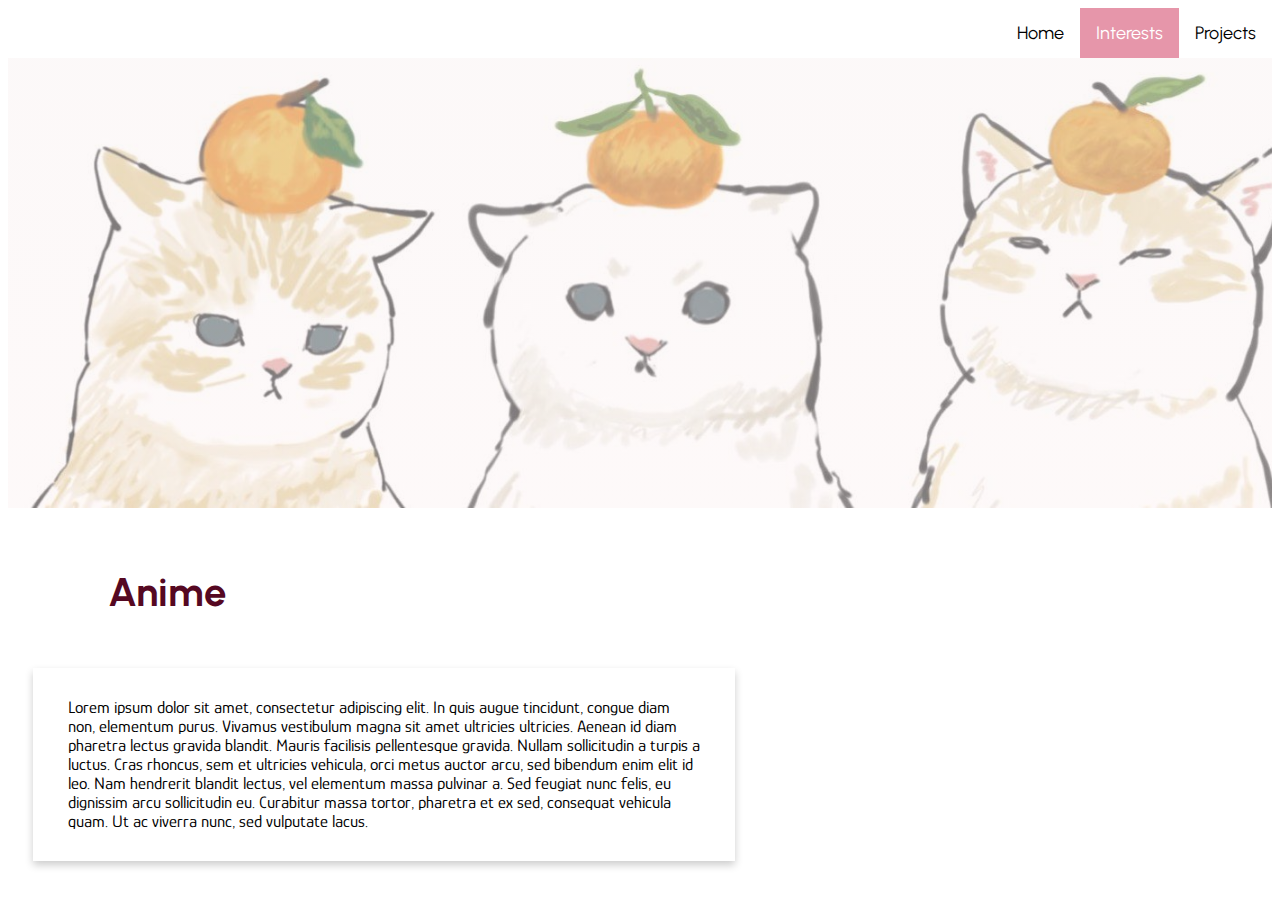
==== html/anime.html @ 20135391 "Added to Games page" ====
<!DOCTYPE html>
<html lang="en">
<head>
  <link rel="stylesheet" type="text/css" href="../css/style.css">
  <meta charset="UTF-8">
  <meta http-equiv="X-UA-Compatible" content="IE=edge">
  <meta name="viewport" content="width=device-width, initial-scale=1.0">
  <title>Interests</title>
</head>
<body>
  <div class="topnav">
    <ul>
      <li><a href="../index.html">Home</a></li>
      <li class="dropdown">
        <a class="active" href="javascript:void(0)" class="dropbtn">Interests</a>
        <div class="dropdown-content">
          <a href="">Anime</a>
          <a href="games.html">Games</a>
        </div>
      </li>
      <li><a href="projects.html">Projects</a></li>
    </ul>
  </div>

  <div class="hero-image">
  </div>

    <h1>Anime</h1>
    <div class="box topmargin leftmargin">
        Lorem ipsum dolor sit amet, consectetur adipiscing elit. In quis augue tincidunt, congue diam non, elementum purus. Vivamus vestibulum magna sit amet ultricies ultricies. Aenean id diam pharetra lectus gravida blandit. Mauris facilisis pellentesque gravida. Nullam sollicitudin a turpis a luctus. Cras rhoncus, sem et ultricies vehicula, orci metus auctor arcu, sed bibendum enim elit id leo. Nam hendrerit blandit lectus, vel elementum massa pulvinar a. Sed feugiat nunc felis, eu dignissim arcu sollicitudin eu. Curabitur massa tortor, pharetra et ex sed, consequat vehicula quam. Ut ac viverra nunc, sed vulputate lacus.
    </div>

</body>
</html>
---- css/style.css ----
@import url('https://fonts.googleapis.com/css2?family=Glory&family=Urbanist:wght@300&display=swap');

@font-face {
  font-family: GenshinImpact;
  src:url(../fonts/genshin_impact.woff);
}

div {
  overflow: hidden;
}

body {
  font-family: 'Glory', sans-serif;
  font-size: 17px;
}

body, html {
  height: 100%;
}

html {
  position: relative;
}

/* The hero image */
.hero-image {
  background-image: linear-gradient(rgba(250, 243, 243, 0.5), rgba(253, 244, 244, 0.5)), url("../images/header.jpg");

  /* Set a specific height */
  height: 50%;

  /* Position and center the image to scale nicely on all screens */
  background-position: center;
  background-repeat: no-repeat;
  background-size: cover;
  position: relative;
}

h1 {
  color: rgb(85, 8, 34);
  margin-left: 100px;
  margin-top: 60px;
  font-family: 'Urbanist', sans-serif;
  font-size: 40px;
  text-align: left;
}

h2 {
  color: rgb(85, 8, 34);
  font-family: 'Urbanist', sans-serif;
  font-size: 30px;
}

.topnav {
  background-color: rgb(255, 255, 255);
  overflow: hidden;
  display: flex;
  justify-content: right;
}

ul {
  list-style-type: none;
  margin: 0;
  padding: 0;
  overflow: hidden;
  background-color: rgb(255, 255, 255);
}

li {
  float: left;
  font-family: 'Urbanist', sans-serif;
  font-size: 18px;
}

li a, .dropbtn {
  display: inline-block;
  color: black;
  text-align: center;
  padding: 14px 16px;
  text-decoration: none;
}

li a:hover, .dropdown:hover .dropbtn {
  color: rgb(175, 102, 102);
}

li a.active {
  background-color: #e696aa;
  color: white;
}

li.dropdown {
  display: inline-block;
}

.dropdown-content {
  display: none;
  position: absolute;
  background-color: #f9f9f9;
  min-width: 160px;
  box-shadow: 0px 8px 16px 0px rgba(0,0,0,0.2);
  z-index: 1;
}

.dropdown-content a {
  color: black;
  padding: 12px 16px;
  text-decoration: none;
  display: block;
  text-align: left;
}

.dropdown-content a:hover {background-color: #f1f1f1;}

.dropdown:hover .dropdown-content {
  display: block;
}

.container {
  overflow: hidden;
}

.filterDiv {
  float: left;
  background-color: #2196F3;
  color: #ffffff;
  width: 100px;
  line-height: 100px;
  text-align: center;
  margin: 2px;
  display: none; /* Hidden by default */
}

/* The "show" class is added to the filtered elements */
.show {
  display: block;
}

/* Style the buttons */
.btn {
  border: none;
  outline: none;
  padding: 12px 16px;
  background-color: #f1f1f1;
  cursor: pointer;
  font-family: 'Urbanist', sans-serif;
  font-size: 16px;
}

/* Add a light grey background on mouse-over */
.btn:hover {
  background-color: #ddd;
}

/* Add a dark background to the active button */
.btn.active {
  background-color: #666;
  color: white;
}

.card {
  box-shadow: 0 4px 8px 0 rgba(0, 0, 0, 0.2);
  width: 18%;
  max-width: 250px;
  text-align: center;
  position: relative;
  padding: 1%;
}

.title {
  color: grey;
  font-size: 1.3vw;
  font-family: 'Urbanist', sans-serif;
}

.name {
  color: rgb(85, 8, 34);
  font-family: 'Urbanist', sans-serif;
  font-weight: bold;
  font-size: 1.8vw;
}

.section {
  display: inline-block;
  width: 100%;
  position: relative;
  margin-bottom: 2%;
}

.box {
  box-shadow: 0 4px 8px 0 rgba(0, 0, 0, 0.2);
  display: inline-block;
  width: 50%;
  text-align: left;
  position: relative;
  padding-left: 35px;
  padding-right: 35px;
  padding-top: 30px;
  padding-bottom: 30px;
  margin-bottom: 2%;
}

.column {
  display: inline-block;
  width: 40%;
  text-align: left;
  position: relative;
  padding-left: 35px;
  padding-right: 35px;
  padding-top: 30px;
  padding-bottom: 30px;
  margin-bottom: 2%;
}

.left {
  float: left;
  margin-left: 2%;
}

.right {
  float: right;
  margin-right: 2%;
}

.center {
  display: block;
  margin-left: auto;
  margin-right: auto;
  width: 50%;
}

.kohane {
  border: 5px solid pink;
}

.toya {
  border: 5px solid rgb(49, 132, 180);
}

.akito {
  border: 5px solid rgb(180, 108, 49);
}

.topmargin {
  margin-top: 2%;
}

.leftmargin {
  margin-left: 2%;
}

.stacktop {
  z-index: 9;
}

hr {
  margin-top: 30px;
  margin-bottom: 30px;
  width: 80%;
}
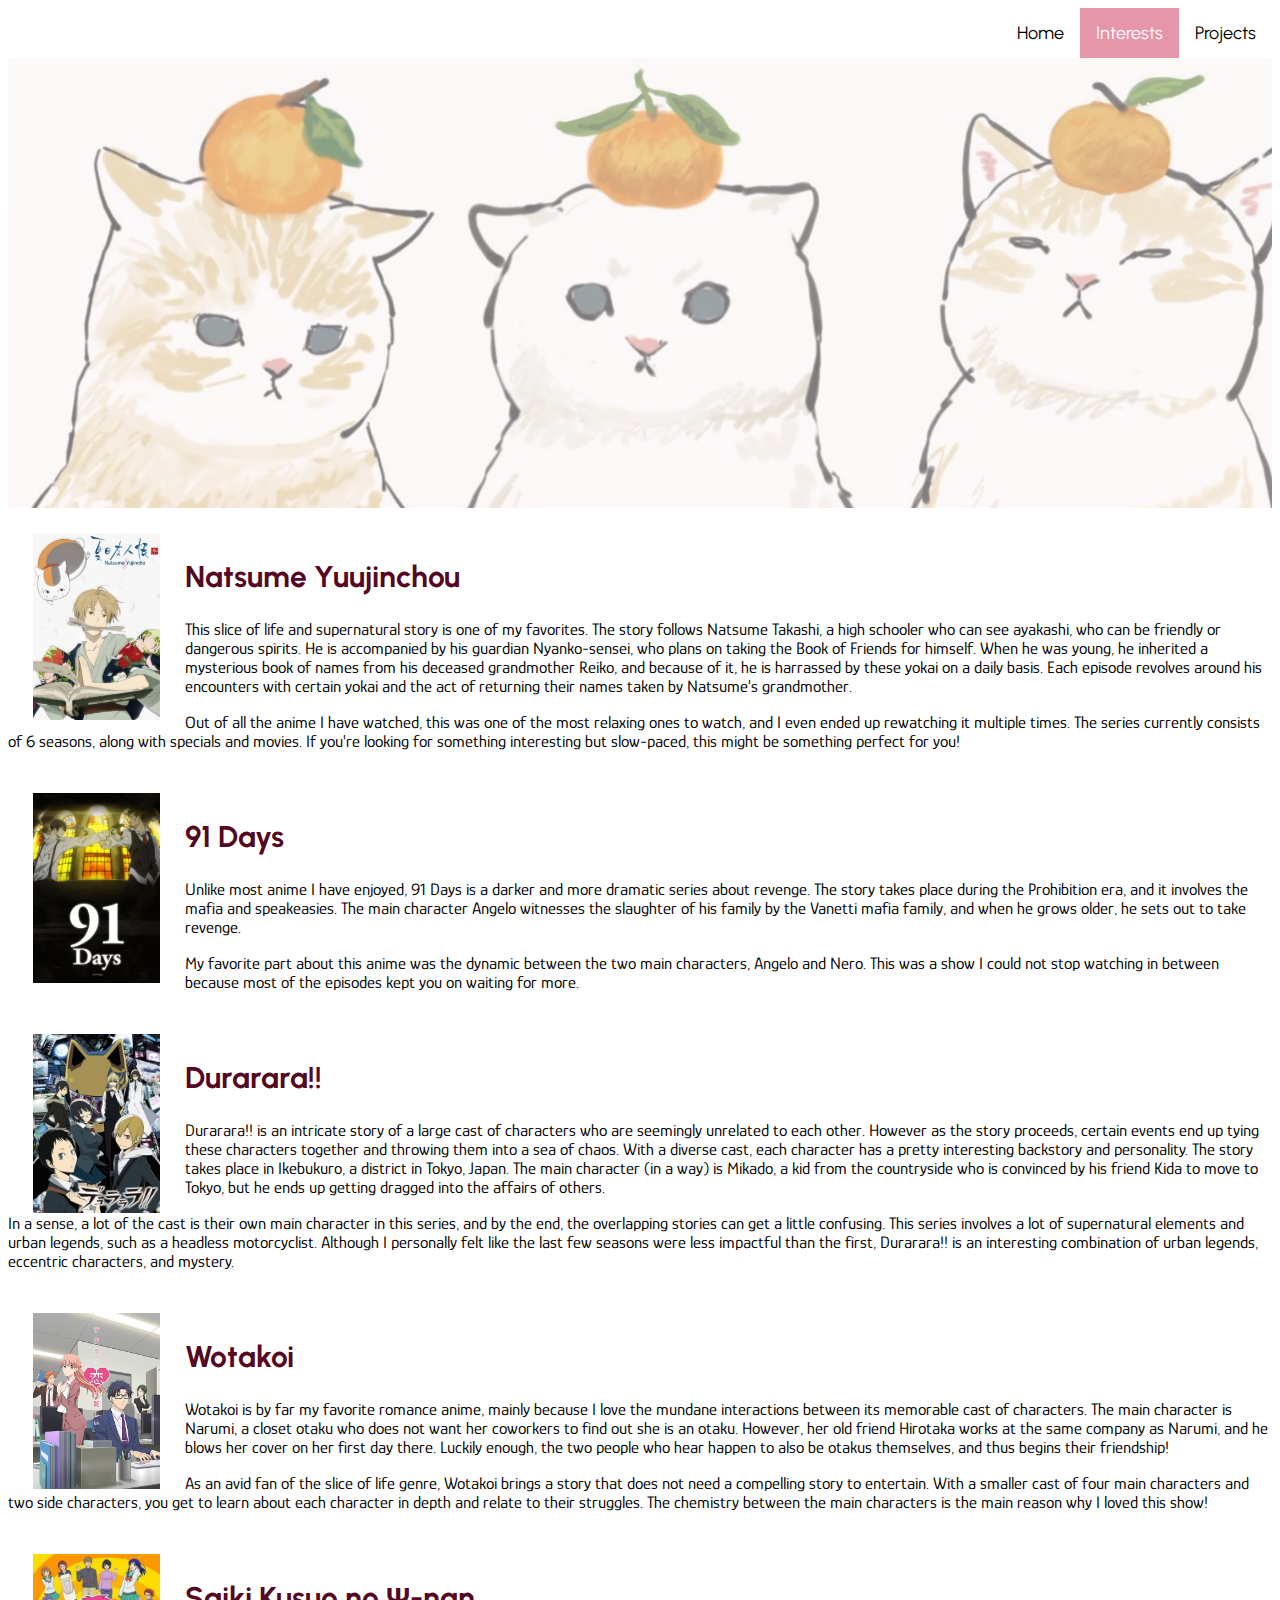
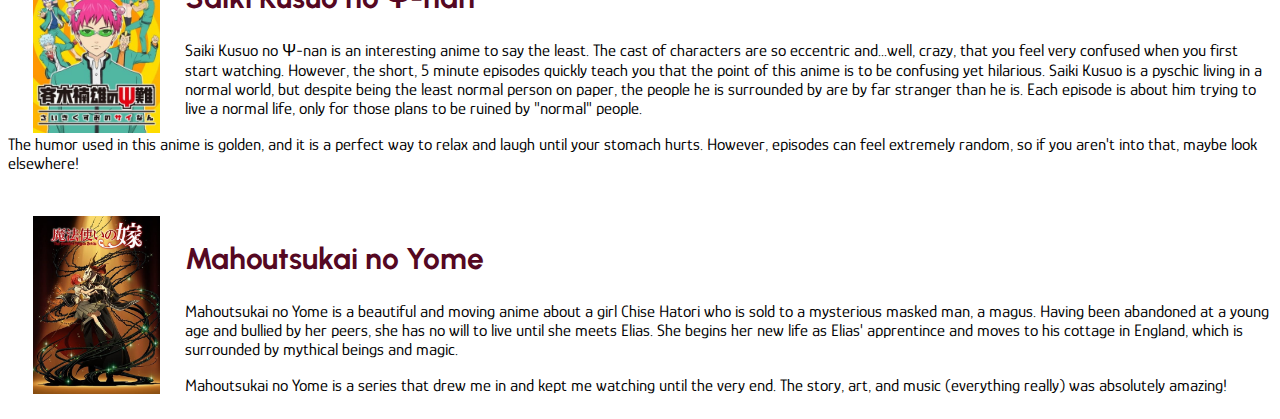
==== commit d12654d6: "Added to Anime page" ====
--- a/html/anime.html
+++ b/html/anime.html
@@ -5,7 +5,8 @@
   <meta charset="UTF-8">
   <meta http-equiv="X-UA-Compatible" content="IE=edge">
   <meta name="viewport" content="width=device-width, initial-scale=1.0">
-  <title>Interests</title>
+  <title>Anime</title>
+  <link rel="shortcut icon" type="image/png" href="../images/anime.png"/>
 </head>
 <body>
   <div class="topnav">
@@ -24,11 +25,93 @@
 
   <div class="hero-image">
   </div>
-
-    <h1>Anime</h1>
-    <div class="box topmargin leftmargin">
-        Lorem ipsum dolor sit amet, consectetur adipiscing elit. In quis augue tincidunt, congue diam non, elementum purus. Vivamus vestibulum magna sit amet ultricies ultricies. Aenean id diam pharetra lectus gravida blandit. Mauris facilisis pellentesque gravida. Nullam sollicitudin a turpis a luctus. Cras rhoncus, sem et ultricies vehicula, orci metus auctor arcu, sed bibendum enim elit id leo. Nam hendrerit blandit lectus, vel elementum massa pulvinar a. Sed feugiat nunc felis, eu dignissim arcu sollicitudin eu. Curabitur massa tortor, pharetra et ex sed, consequat vehicula quam. Ut ac viverra nunc, sed vulputate lacus.
+    <div id="section" class="topmargin">
+      <img src="../images/natsume-cover.jpg" class="left rightmargin" style="width:10%">
+      <h2>Natsume Yuujinchou</h2>
+      <p>
+        This slice of life and supernatural story is one of my favorites.
+        The story follows Natsume Takashi, a high schooler who can see ayakashi, who can be friendly or dangerous spirits.
+        He is accompanied by his guardian Nyanko-sensei, who plans on taking the Book of Friends for himself.
+        When he was young, he inherited a mysterious book of names from his deceased grandmother Reiko, and because of it, he is harrassed by these yokai on a daily basis.
+        Each episode revolves around his encounters with certain yokai and the act of returning their names taken by Natsume's grandmother.
+      </p>
+      <p>
+        Out of all the anime I have watched, this was one of the most relaxing ones to watch, and I even ended up rewatching it multiple times.
+        The series currently consists of 6 seasons, along with specials and movies.
+        If you're looking for something interesting but slow-paced, this might be something perfect for you!
+      </p>
     </div>
-
+    <div id="section" class="topmargin">
+      <img src="../images/days-cover.jpg" class="left rightmargin" style="width:10%">
+      <h2>91 Days</h2>
+      <p>
+        Unlike most anime I have enjoyed, 91 Days is a darker and more dramatic series about revenge.
+        The story takes place during the Prohibition era, and it involves the mafia and speakeasies.
+        The main character Angelo witnesses the slaughter of his family by the Vanetti mafia family, and when he grows older, he sets out to take revenge.
+      </p>
+      <p>
+        My favorite part about this anime was the dynamic between the two main characters, Angelo and Nero.
+        This was a show I could not stop watching in between because most of the episodes kept you on waiting for more.
+      </p>
+    </div>
+    <div id="section" class="topmargin">
+      <img src="../images/drrr-cover.jpg" class="left rightmargin" style="width:10%">
+      <h2>Durarara!!</h2>
+      <p>
+        Durarara!! is an intricate story of a large cast of characters who are seemingly unrelated to each other.
+        However as the story proceeds, certain events end up tying these characters together and throwing them into a sea of chaos.
+        With a diverse cast, each character has a pretty interesting backstory and personality.
+        The story takes place in Ikebukuro, a district in Tokyo, Japan.
+        The main character (in a way) is Mikado, a kid from the countryside who is convinced by his friend Kida to move to Tokyo, but he ends up getting dragged into the affairs of others.
+      </p>
+      <p>
+        In a sense, a lot of the cast is their own main character in this series, and by the end, the overlapping stories can get a little confusing.
+        This series involves a lot of supernatural elements and urban legends, such as a headless motorcyclist.
+        Although I personally felt like the last few seasons were less impactful than the first, Durarara!! is an interesting combination of urban legends, eccentric characters, and mystery.
+      </p>
+    </div>
+    <div id="section" class="topmargin">
+      <img src="../images/wotakoi-cover.jpg" class="left rightmargin" style="width:10%">
+      <h2>Wotakoi</h2>
+      <p>
+        Wotakoi is by far my favorite romance anime, mainly because I love the mundane interactions between its memorable cast of characters.
+        The main character is Narumi, a closet otaku who does not want her coworkers to find out she is an otaku.
+        However, her old friend Hirotaka works at the same company as Narumi, and he blows her cover on her first day there.
+        Luckily enough, the two people who hear happen to also be otakus themselves, and thus begins their friendship!
+      </p>
+      <p>
+        As an avid fan of the slice of life genre, Wotakoi brings a story that does not need a compelling story to entertain.
+        With a smaller cast of four main characters and two side characters, you get to learn about each character in depth and relate to their struggles.
+        The chemistry between the main characters is the main reason why I loved this show! 
+      </p>
+    </div>
+    <div id="section" class="topmargin">
+      <img src="../images/saiki-cover.jpg" class="left rightmargin" style="width:10%">
+      <h2>Saiki Kusuo no Ψ-nan</h2>
+      <p>
+        Saiki Kusuo no Ψ-nan is an interesting anime to say the least.
+        The cast of characters are so eccentric and...well, crazy, that you feel very confused when you first start watching.
+        However, the short, 5 minute episodes quickly teach you that the point of this anime is to be confusing yet hilarious.
+        Saiki Kusuo is a pyschic living in a normal world, but despite being the least normal person on paper, the people he is surrounded by are by far stranger than he is.
+        Each episode is about him trying to live a normal life, only for those plans to be ruined by "normal" people.
+      </p>
+      <p>
+        The humor used in this anime is golden, and it is a perfect way to relax and laugh until your stomach hurts.
+        However, episodes can feel extremely random, so if you aren't into that, maybe look elsewhere!
+      </p>
+    </div>
+    <div id="section" class="topmargin">
+      <img src="../images/mahou-cover.jpg" class="left rightmargin bottommargin" style="width:10%">
+      <h2>Mahoutsukai no Yome</h2>
+      <p>
+        Mahoutsukai no Yome is a beautiful and moving anime about a girl Chise Hatori who is sold to a mysterious masked man, a magus.
+        Having been abandoned at a young age and bullied by her peers, she has no will to live until she meets Elias.
+        She begins her new life as Elias' apprentince and moves to his cottage in England, which is surrounded by mythical beings and magic.
+      </p>
+      <p>
+        Mahoutsukai no Yome is a series that drew me in and kept me watching until the very end.
+        The story, art, and music (everything really) was absolutely amazing!
+      </p>
+    </div>
 </body>
 </html>--- a/css/style.css
+++ b/css/style.css
@@ -121,13 +121,11 @@
 }
 
 .filterDiv {
+  box-shadow: 0 4px 8px 0 rgba(0, 0, 0, 0.2);
   float: left;
-  background-color: #2196F3;
   color: #ffffff;
-  width: 100px;
-  line-height: 100px;
   text-align: center;
-  margin: 2px;
+  margin: 1%;
   display: none; /* Hidden by default */
 }
 
@@ -180,9 +178,15 @@
   font-size: 1.8vw;
 }
 
+.desch {
+  font-family: 'Urbanist', sans-serif;
+  font-weight: bold;
+  font-size: 30px;
+}
+
 .section {
   display: inline-block;
-  width: 100%;
+  width: 90%;
   position: relative;
   margin-bottom: 2%;
 }
@@ -247,6 +251,14 @@
 
 .leftmargin {
   margin-left: 2%;
+}
+
+.rightmargin {
+  margin-right: 2%;
+}
+
+.bottommargin {
+  margin-bottom: 2%;
 }
 
 .stacktop {
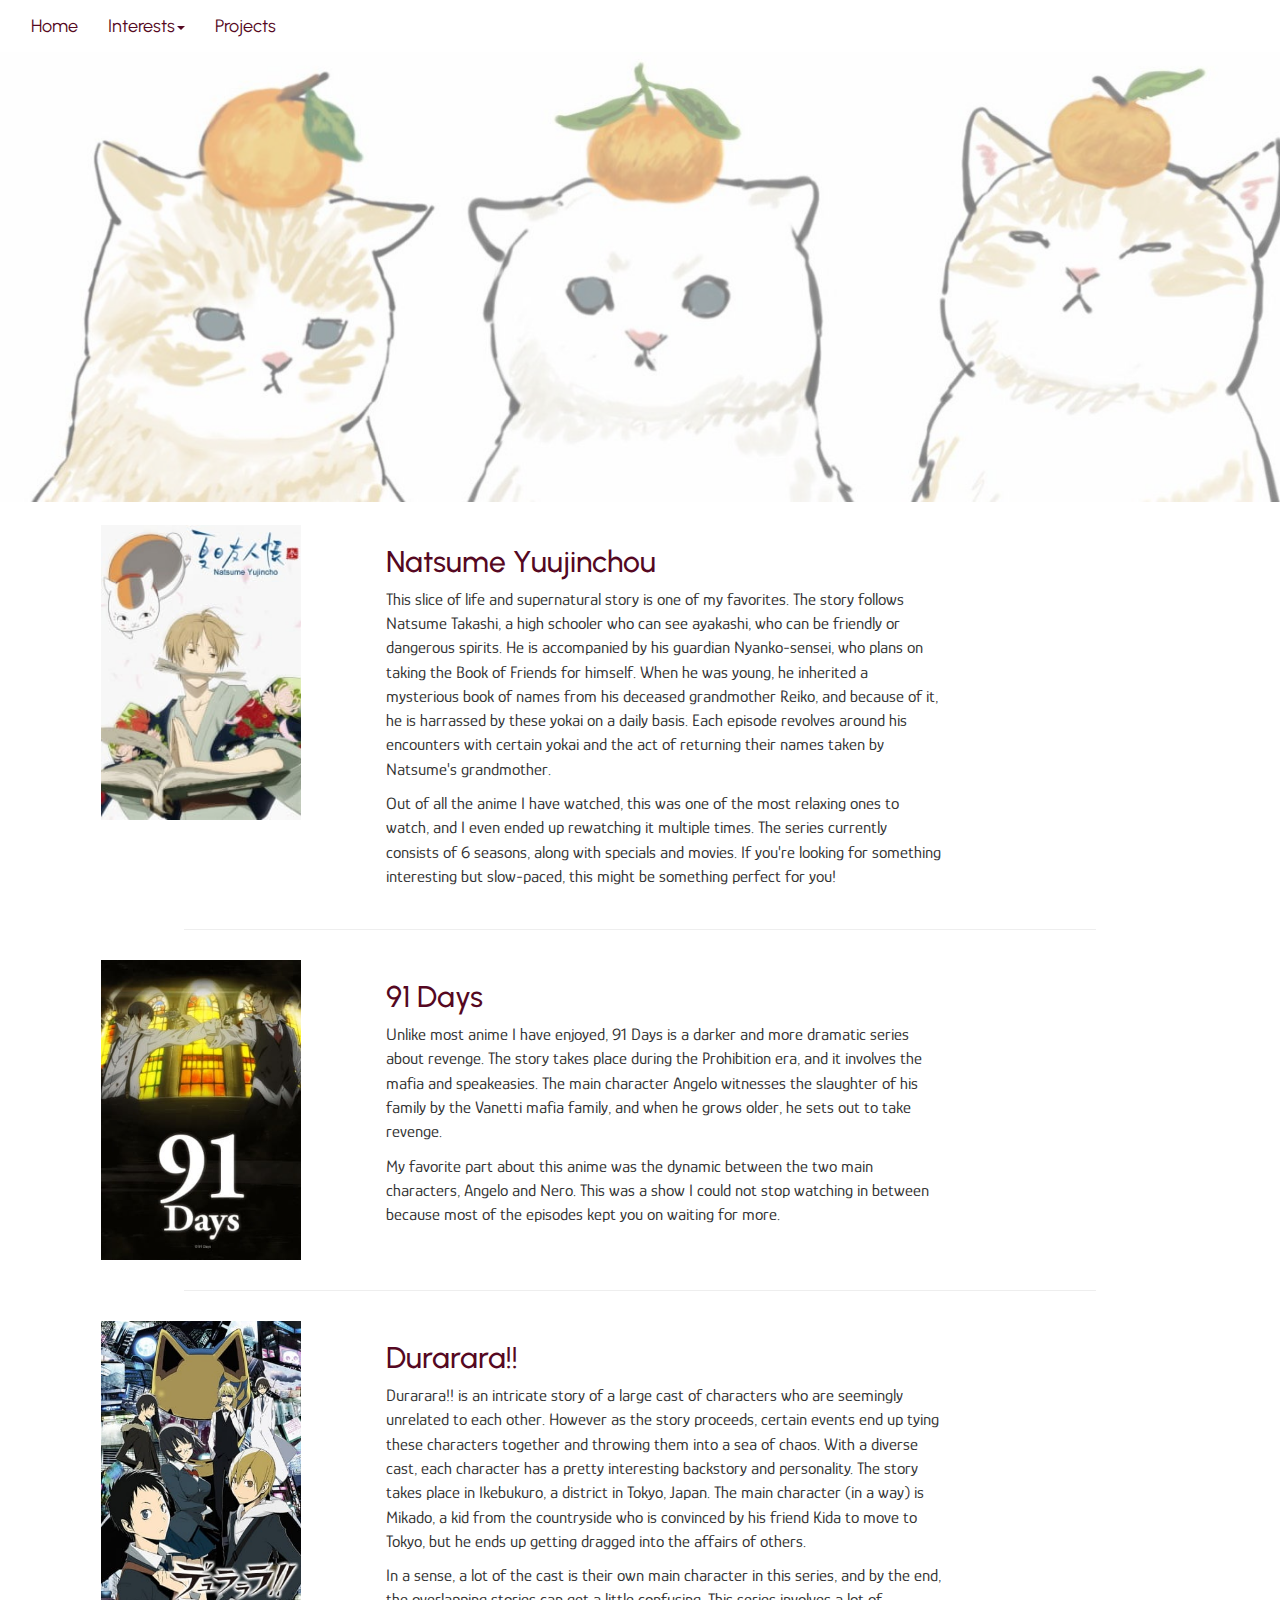
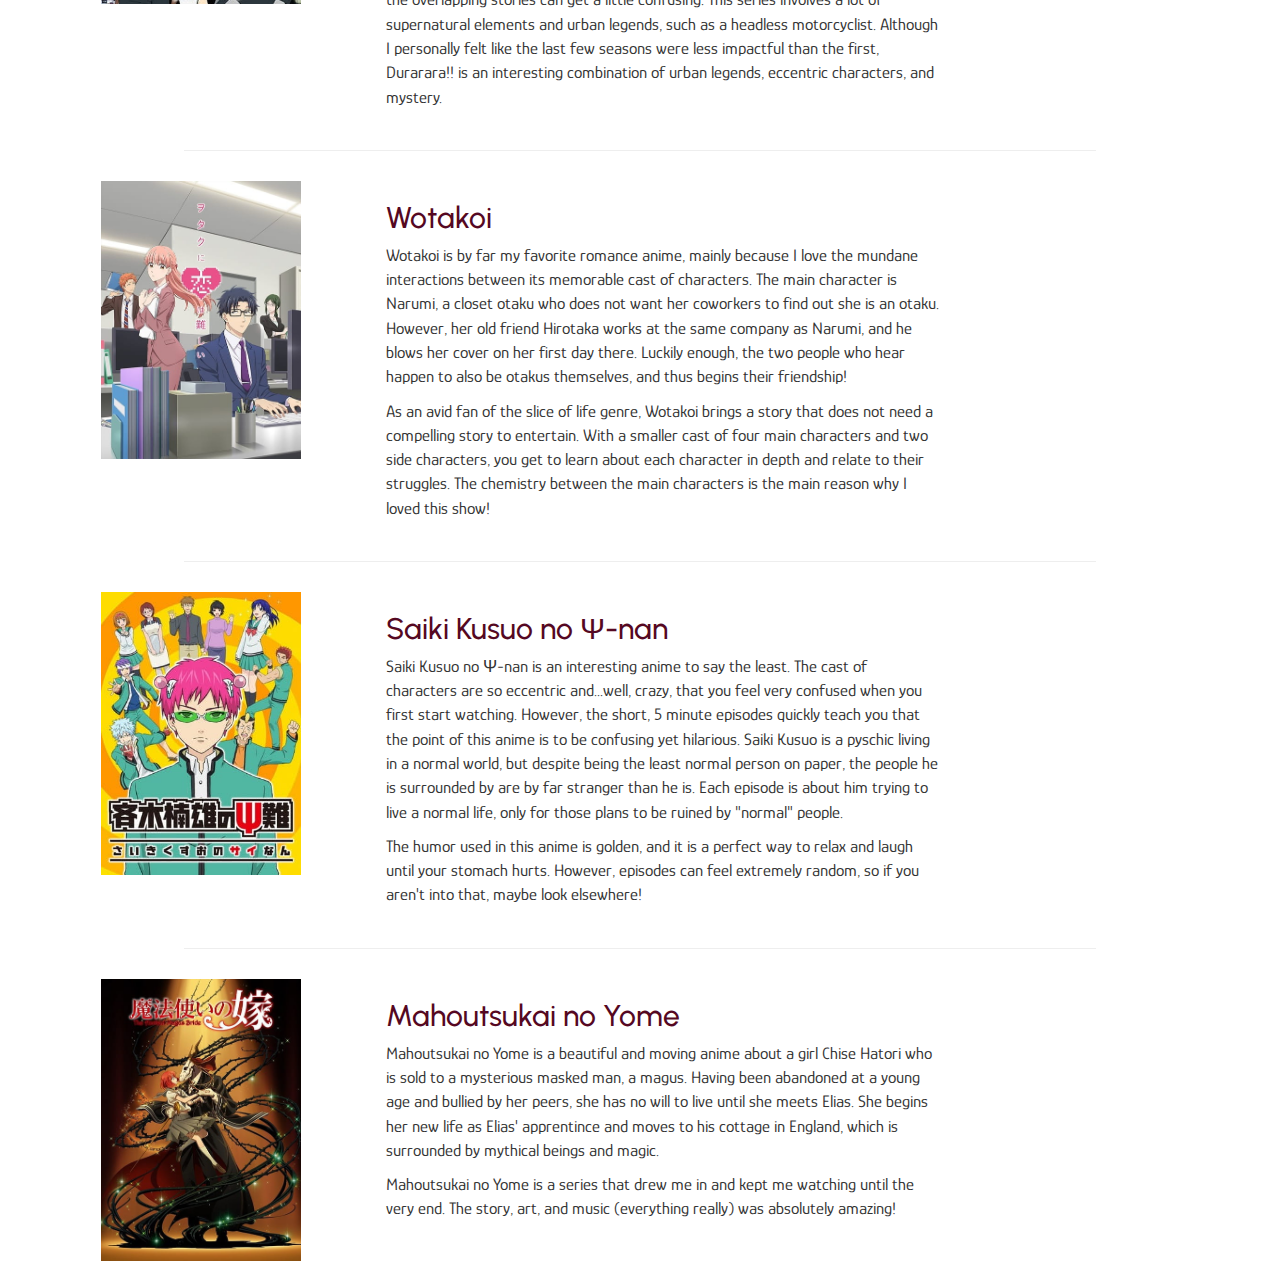
==== commit 0b70a749: "Used Bootstrap to make responsive pages" ====
--- a/html/anime.html
+++ b/html/anime.html
@@ -1,6 +1,7 @@
 <!DOCTYPE html>
 <html lang="en">
 <head>
+  <link rel="stylesheet" href="https://maxcdn.bootstrapcdn.com/bootstrap/3.4.1/css/bootstrap.min.css">
   <link rel="stylesheet" type="text/css" href="../css/style.css">
   <meta charset="UTF-8">
   <meta http-equiv="X-UA-Compatible" content="IE=edge">
@@ -9,109 +10,155 @@
   <link rel="shortcut icon" type="image/png" href="../images/anime.png"/>
 </head>
 <body>
-  <div class="topnav">
-    <ul>
-      <li><a href="../index.html">Home</a></li>
-      <li class="dropdown">
-        <a class="active" href="javascript:void(0)" class="dropbtn">Interests</a>
-        <div class="dropdown-content">
-          <a href="">Anime</a>
-          <a href="games.html">Games</a>
-        </div>
-      </li>
-      <li><a href="projects.html">Projects</a></li>
-    </ul>
+  <nav class="navbar">
+    <div class="container-fluid">
+      <ul class="nav navbar-nav">
+        <li><a href="/index.html">Home</a></li>
+        <li class="dropdown"><a class="dropdown-toggle" data-toggle="dropdown" href="#">Interests<span class="caret"></span></a>
+          <ul class="dropdown-menu">
+            <li class="active"><a href="#">Anime</a></li>
+            <li><a href="games.html">Games</a></li>
+          </ul>
+        </li>
+        <li><a href="projects.html">Projects</a></li>
+      </ul>
+    </div>
+  </nav>
+
+  <div class="hero"></div>
+
+  <div class="container">
+    <div class="row topmargin">
+      <div class="col-lg-3 col-sm-3 col-3">
+        <img src="../images/natsume-cover.jpg" class="center" style="max-width:200px; width:100%">
+      </div>
+      <div class="col-lg-6 col-sm-6 col-6 leftmargin">
+        <h2>Natsume Yuujinchou</h2>
+        <p>
+          This slice of life and supernatural story is one of my favorites.
+          The story follows Natsume Takashi, a high schooler who can see ayakashi, who can be friendly or dangerous spirits.
+          He is accompanied by his guardian Nyanko-sensei, who plans on taking the Book of Friends for himself.
+          When he was young, he inherited a mysterious book of names from his deceased grandmother Reiko, and because of it, he is harrassed by these yokai on a daily basis.
+          Each episode revolves around his encounters with certain yokai and the act of returning their names taken by Natsume's grandmother.
+        </p>
+        <p>
+          Out of all the anime I have watched, this was one of the most relaxing ones to watch, and I even ended up rewatching it multiple times.
+          The series currently consists of 6 seasons, along with specials and movies.
+          If you're looking for something interesting but slow-paced, this might be something perfect for you!
+        </p>
+      </div>
+    </div>
+  
+    <hr>
+  
+    <div class="row topmargin">
+      <div class="col-lg-3 col-sm-3 col-3">
+        <img src="../images/days-cover.jpg" class="center" style="max-width:200px; width:100%">
+      </div>
+      <div class="col-lg-6 col-sm-6 col-6 leftmargin">
+        <h2>91 Days</h2>
+        <p>
+          Unlike most anime I have enjoyed, 91 Days is a darker and more dramatic series about revenge.
+          The story takes place during the Prohibition era, and it involves the mafia and speakeasies.
+          The main character Angelo witnesses the slaughter of his family by the Vanetti mafia family, and when he grows older, he sets out to take revenge.
+        </p>
+        <p>
+          My favorite part about this anime was the dynamic between the two main characters, Angelo and Nero.
+          This was a show I could not stop watching in between because most of the episodes kept you on waiting for more.
+        </p>
+      </div>
+    </div>
+  
+    <hr>
+  
+    <div class="row topmargin">
+      <div class="col-lg-3 col-sm-3 col-3">
+        <img src="../images/drrr-cover.jpg" class="center" style="max-width:200px; width:100%">
+      </div>
+      <div class="col-lg-6 col-sm-6 col-6 leftmargin">
+        <h2>Durarara!!</h2>
+        <p>
+          Durarara!! is an intricate story of a large cast of characters who are seemingly unrelated to each other.
+          However as the story proceeds, certain events end up tying these characters together and throwing them into a sea of chaos.
+          With a diverse cast, each character has a pretty interesting backstory and personality.
+          The story takes place in Ikebukuro, a district in Tokyo, Japan.
+          The main character (in a way) is Mikado, a kid from the countryside who is convinced by his friend Kida to move to Tokyo, but he ends up getting dragged into the affairs of others.
+        </p>
+        <p>
+          In a sense, a lot of the cast is their own main character in this series, and by the end, the overlapping stories can get a little confusing.
+          This series involves a lot of supernatural elements and urban legends, such as a headless motorcyclist.
+          Although I personally felt like the last few seasons were less impactful than the first, Durarara!! is an interesting combination of urban legends, eccentric characters, and mystery.
+        </p>
+      </div>
+    </div>
+  
+    <hr>
+  
+    <div class="row topmargin">
+      <div class="col-lg-3 col-sm-3 col-3">
+        <img src="../images/wotakoi-cover.jpg" class="center" style="max-width:200px; width:100%">
+      </div>
+      <div class="col-lg-6 col-sm-6 col-6 leftmargin">
+        <h2>Wotakoi</h2>
+        <p>
+          Wotakoi is by far my favorite romance anime, mainly because I love the mundane interactions between its memorable cast of characters.
+          The main character is Narumi, a closet otaku who does not want her coworkers to find out she is an otaku.
+          However, her old friend Hirotaka works at the same company as Narumi, and he blows her cover on her first day there.
+          Luckily enough, the two people who hear happen to also be otakus themselves, and thus begins their friendship!
+        </p>
+        <p>
+          As an avid fan of the slice of life genre, Wotakoi brings a story that does not need a compelling story to entertain.
+          With a smaller cast of four main characters and two side characters, you get to learn about each character in depth and relate to their struggles.
+          The chemistry between the main characters is the main reason why I loved this show! 
+        </p>
+      </div>
+    </div>
+  
+    <hr>
+  
+    <div class="row topmargin">
+      <div class="col-lg-3 col-sm-3 col-3">
+        <img src="../images/saiki-cover.jpg" class="center" style="max-width:200px; width:100%">
+      </div>
+      <div class="col-lg-6 col-sm-6 col-6 leftmargin">
+        <h2>Saiki Kusuo no Ψ-nan</h2>
+        <p>
+          Saiki Kusuo no Ψ-nan is an interesting anime to say the least.
+          The cast of characters are so eccentric and...well, crazy, that you feel very confused when you first start watching.
+          However, the short, 5 minute episodes quickly teach you that the point of this anime is to be confusing yet hilarious.
+          Saiki Kusuo is a pyschic living in a normal world, but despite being the least normal person on paper, the people he is surrounded by are by far stranger than he is.
+          Each episode is about him trying to live a normal life, only for those plans to be ruined by "normal" people.
+        </p>
+        <p>
+          The humor used in this anime is golden, and it is a perfect way to relax and laugh until your stomach hurts.
+          However, episodes can feel extremely random, so if you aren't into that, maybe look elsewhere!
+        </p>
+      </div>
+    </div>
+  
+    <hr>
+  
+    <div class="row topmargin">
+      <div class="col-lg-3 col-sm-3 col-3">
+        <img src="../images/mahou-cover.jpg" class="center" style="max-width:200px; width:100%">
+      </div>
+      <div class="col-lg-6 col-sm-6 col-6 leftmargin">
+        <img src="" class="left rightmargin bottommargin" style="width:10%">
+        <h2>Mahoutsukai no Yome</h2>
+        <p>
+          Mahoutsukai no Yome is a beautiful and moving anime about a girl Chise Hatori who is sold to a mysterious masked man, a magus.
+          Having been abandoned at a young age and bullied by her peers, she has no will to live until she meets Elias.
+          She begins her new life as Elias' apprentince and moves to his cottage in England, which is surrounded by mythical beings and magic.
+        </p>
+        <p>
+          Mahoutsukai no Yome is a series that drew me in and kept me watching until the very end.
+          The story, art, and music (everything really) was absolutely amazing!
+        </p>
+      </div>
+    </div>
   </div>
 
-  <div class="hero-image">
-  </div>
-    <div id="section" class="topmargin">
-      <img src="../images/natsume-cover.jpg" class="left rightmargin" style="width:10%">
-      <h2>Natsume Yuujinchou</h2>
-      <p>
-        This slice of life and supernatural story is one of my favorites.
-        The story follows Natsume Takashi, a high schooler who can see ayakashi, who can be friendly or dangerous spirits.
-        He is accompanied by his guardian Nyanko-sensei, who plans on taking the Book of Friends for himself.
-        When he was young, he inherited a mysterious book of names from his deceased grandmother Reiko, and because of it, he is harrassed by these yokai on a daily basis.
-        Each episode revolves around his encounters with certain yokai and the act of returning their names taken by Natsume's grandmother.
-      </p>
-      <p>
-        Out of all the anime I have watched, this was one of the most relaxing ones to watch, and I even ended up rewatching it multiple times.
-        The series currently consists of 6 seasons, along with specials and movies.
-        If you're looking for something interesting but slow-paced, this might be something perfect for you!
-      </p>
-    </div>
-    <div id="section" class="topmargin">
-      <img src="../images/days-cover.jpg" class="left rightmargin" style="width:10%">
-      <h2>91 Days</h2>
-      <p>
-        Unlike most anime I have enjoyed, 91 Days is a darker and more dramatic series about revenge.
-        The story takes place during the Prohibition era, and it involves the mafia and speakeasies.
-        The main character Angelo witnesses the slaughter of his family by the Vanetti mafia family, and when he grows older, he sets out to take revenge.
-      </p>
-      <p>
-        My favorite part about this anime was the dynamic between the two main characters, Angelo and Nero.
-        This was a show I could not stop watching in between because most of the episodes kept you on waiting for more.
-      </p>
-    </div>
-    <div id="section" class="topmargin">
-      <img src="../images/drrr-cover.jpg" class="left rightmargin" style="width:10%">
-      <h2>Durarara!!</h2>
-      <p>
-        Durarara!! is an intricate story of a large cast of characters who are seemingly unrelated to each other.
-        However as the story proceeds, certain events end up tying these characters together and throwing them into a sea of chaos.
-        With a diverse cast, each character has a pretty interesting backstory and personality.
-        The story takes place in Ikebukuro, a district in Tokyo, Japan.
-        The main character (in a way) is Mikado, a kid from the countryside who is convinced by his friend Kida to move to Tokyo, but he ends up getting dragged into the affairs of others.
-      </p>
-      <p>
-        In a sense, a lot of the cast is their own main character in this series, and by the end, the overlapping stories can get a little confusing.
-        This series involves a lot of supernatural elements and urban legends, such as a headless motorcyclist.
-        Although I personally felt like the last few seasons were less impactful than the first, Durarara!! is an interesting combination of urban legends, eccentric characters, and mystery.
-      </p>
-    </div>
-    <div id="section" class="topmargin">
-      <img src="../images/wotakoi-cover.jpg" class="left rightmargin" style="width:10%">
-      <h2>Wotakoi</h2>
-      <p>
-        Wotakoi is by far my favorite romance anime, mainly because I love the mundane interactions between its memorable cast of characters.
-        The main character is Narumi, a closet otaku who does not want her coworkers to find out she is an otaku.
-        However, her old friend Hirotaka works at the same company as Narumi, and he blows her cover on her first day there.
-        Luckily enough, the two people who hear happen to also be otakus themselves, and thus begins their friendship!
-      </p>
-      <p>
-        As an avid fan of the slice of life genre, Wotakoi brings a story that does not need a compelling story to entertain.
-        With a smaller cast of four main characters and two side characters, you get to learn about each character in depth and relate to their struggles.
-        The chemistry between the main characters is the main reason why I loved this show! 
-      </p>
-    </div>
-    <div id="section" class="topmargin">
-      <img src="../images/saiki-cover.jpg" class="left rightmargin" style="width:10%">
-      <h2>Saiki Kusuo no Ψ-nan</h2>
-      <p>
-        Saiki Kusuo no Ψ-nan is an interesting anime to say the least.
-        The cast of characters are so eccentric and...well, crazy, that you feel very confused when you first start watching.
-        However, the short, 5 minute episodes quickly teach you that the point of this anime is to be confusing yet hilarious.
-        Saiki Kusuo is a pyschic living in a normal world, but despite being the least normal person on paper, the people he is surrounded by are by far stranger than he is.
-        Each episode is about him trying to live a normal life, only for those plans to be ruined by "normal" people.
-      </p>
-      <p>
-        The humor used in this anime is golden, and it is a perfect way to relax and laugh until your stomach hurts.
-        However, episodes can feel extremely random, so if you aren't into that, maybe look elsewhere!
-      </p>
-    </div>
-    <div id="section" class="topmargin">
-      <img src="../images/mahou-cover.jpg" class="left rightmargin bottommargin" style="width:10%">
-      <h2>Mahoutsukai no Yome</h2>
-      <p>
-        Mahoutsukai no Yome is a beautiful and moving anime about a girl Chise Hatori who is sold to a mysterious masked man, a magus.
-        Having been abandoned at a young age and bullied by her peers, she has no will to live until she meets Elias.
-        She begins her new life as Elias' apprentince and moves to his cottage in England, which is surrounded by mythical beings and magic.
-      </p>
-      <p>
-        Mahoutsukai no Yome is a series that drew me in and kept me watching until the very end.
-        The story, art, and music (everything really) was absolutely amazing!
-      </p>
-    </div>
+  <script src="https://ajax.googleapis.com/ajax/libs/jquery/3.5.1/jquery.min.js"></script>
+  <script src="https://maxcdn.bootstrapcdn.com/bootstrap/3.4.1/js/bootstrap.min.js"></script>
 </body>
 </html>--- a/css/style.css
+++ b/css/style.css
@@ -3,10 +3,6 @@
 @font-face {
   font-family: GenshinImpact;
   src:url(../fonts/genshin_impact.woff);
-}
-
-div {
-  overflow: hidden;
 }
 
 body {
@@ -22,24 +18,35 @@
   position: relative;
 }
 
-/* The hero image */
-.hero-image {
-  background-image: linear-gradient(rgba(250, 243, 243, 0.5), rgba(253, 244, 244, 0.5)), url("../images/header.jpg");
+.navbar{
+  margin-bottom: 0px !important
+}
 
-  /* Set a specific height */
-  height: 50%;
-
-  /* Position and center the image to scale nicely on all screens */
-  background-position: center;
-  background-repeat: no-repeat;
+.hero {
+  min-height: 50vh;
+  background: #000 url(../images/header.jpg) center center no-repeat;
+  opacity: 0.5;
   background-size: cover;
   position: relative;
+}
+.hero:before {
+  content:"";
+  position: absolute;
+  top: 0;
+  right: 0;
+  bottom: 0;
+  left: 0;
+}
+
+.navbar a {
+  color: rgb(85, 8, 34);
+  font-family: 'Urbanist', sans-serif;
+  font-size: 18px;
 }
 
 h1 {
   color: rgb(85, 8, 34);
   margin-left: 100px;
-  margin-top: 60px;
   font-family: 'Urbanist', sans-serif;
   font-size: 40px;
   text-align: left;
@@ -49,120 +56,6 @@
   color: rgb(85, 8, 34);
   font-family: 'Urbanist', sans-serif;
   font-size: 30px;
-}
-
-.topnav {
-  background-color: rgb(255, 255, 255);
-  overflow: hidden;
-  display: flex;
-  justify-content: right;
-}
-
-ul {
-  list-style-type: none;
-  margin: 0;
-  padding: 0;
-  overflow: hidden;
-  background-color: rgb(255, 255, 255);
-}
-
-li {
-  float: left;
-  font-family: 'Urbanist', sans-serif;
-  font-size: 18px;
-}
-
-li a, .dropbtn {
-  display: inline-block;
-  color: black;
-  text-align: center;
-  padding: 14px 16px;
-  text-decoration: none;
-}
-
-li a:hover, .dropdown:hover .dropbtn {
-  color: rgb(175, 102, 102);
-}
-
-li a.active {
-  background-color: #e696aa;
-  color: white;
-}
-
-li.dropdown {
-  display: inline-block;
-}
-
-.dropdown-content {
-  display: none;
-  position: absolute;
-  background-color: #f9f9f9;
-  min-width: 160px;
-  box-shadow: 0px 8px 16px 0px rgba(0,0,0,0.2);
-  z-index: 1;
-}
-
-.dropdown-content a {
-  color: black;
-  padding: 12px 16px;
-  text-decoration: none;
-  display: block;
-  text-align: left;
-}
-
-.dropdown-content a:hover {background-color: #f1f1f1;}
-
-.dropdown:hover .dropdown-content {
-  display: block;
-}
-
-.container {
-  overflow: hidden;
-}
-
-.filterDiv {
-  box-shadow: 0 4px 8px 0 rgba(0, 0, 0, 0.2);
-  float: left;
-  color: #ffffff;
-  text-align: center;
-  margin: 1%;
-  display: none; /* Hidden by default */
-}
-
-/* The "show" class is added to the filtered elements */
-.show {
-  display: block;
-}
-
-/* Style the buttons */
-.btn {
-  border: none;
-  outline: none;
-  padding: 12px 16px;
-  background-color: #f1f1f1;
-  cursor: pointer;
-  font-family: 'Urbanist', sans-serif;
-  font-size: 16px;
-}
-
-/* Add a light grey background on mouse-over */
-.btn:hover {
-  background-color: #ddd;
-}
-
-/* Add a dark background to the active button */
-.btn.active {
-  background-color: #666;
-  color: white;
-}
-
-.card {
-  box-shadow: 0 4px 8px 0 rgba(0, 0, 0, 0.2);
-  width: 18%;
-  max-width: 250px;
-  text-align: center;
-  position: relative;
-  padding: 1%;
 }
 
 .title {
@@ -184,38 +77,6 @@
   font-size: 30px;
 }
 
-.section {
-  display: inline-block;
-  width: 90%;
-  position: relative;
-  margin-bottom: 2%;
-}
-
-.box {
-  box-shadow: 0 4px 8px 0 rgba(0, 0, 0, 0.2);
-  display: inline-block;
-  width: 50%;
-  text-align: left;
-  position: relative;
-  padding-left: 35px;
-  padding-right: 35px;
-  padding-top: 30px;
-  padding-bottom: 30px;
-  margin-bottom: 2%;
-}
-
-.column {
-  display: inline-block;
-  width: 40%;
-  text-align: left;
-  position: relative;
-  padding-left: 35px;
-  padding-right: 35px;
-  padding-top: 30px;
-  padding-bottom: 30px;
-  margin-bottom: 2%;
-}
-
 .left {
   float: left;
   margin-left: 2%;
@@ -230,7 +91,6 @@
   display: block;
   margin-left: auto;
   margin-right: auto;
-  width: 50%;
 }
 
 .kohane {
@@ -261,10 +121,6 @@
   margin-bottom: 2%;
 }
 
-.stacktop {
-  z-index: 9;
-}
-
 hr {
   margin-top: 30px;
   margin-bottom: 30px;
